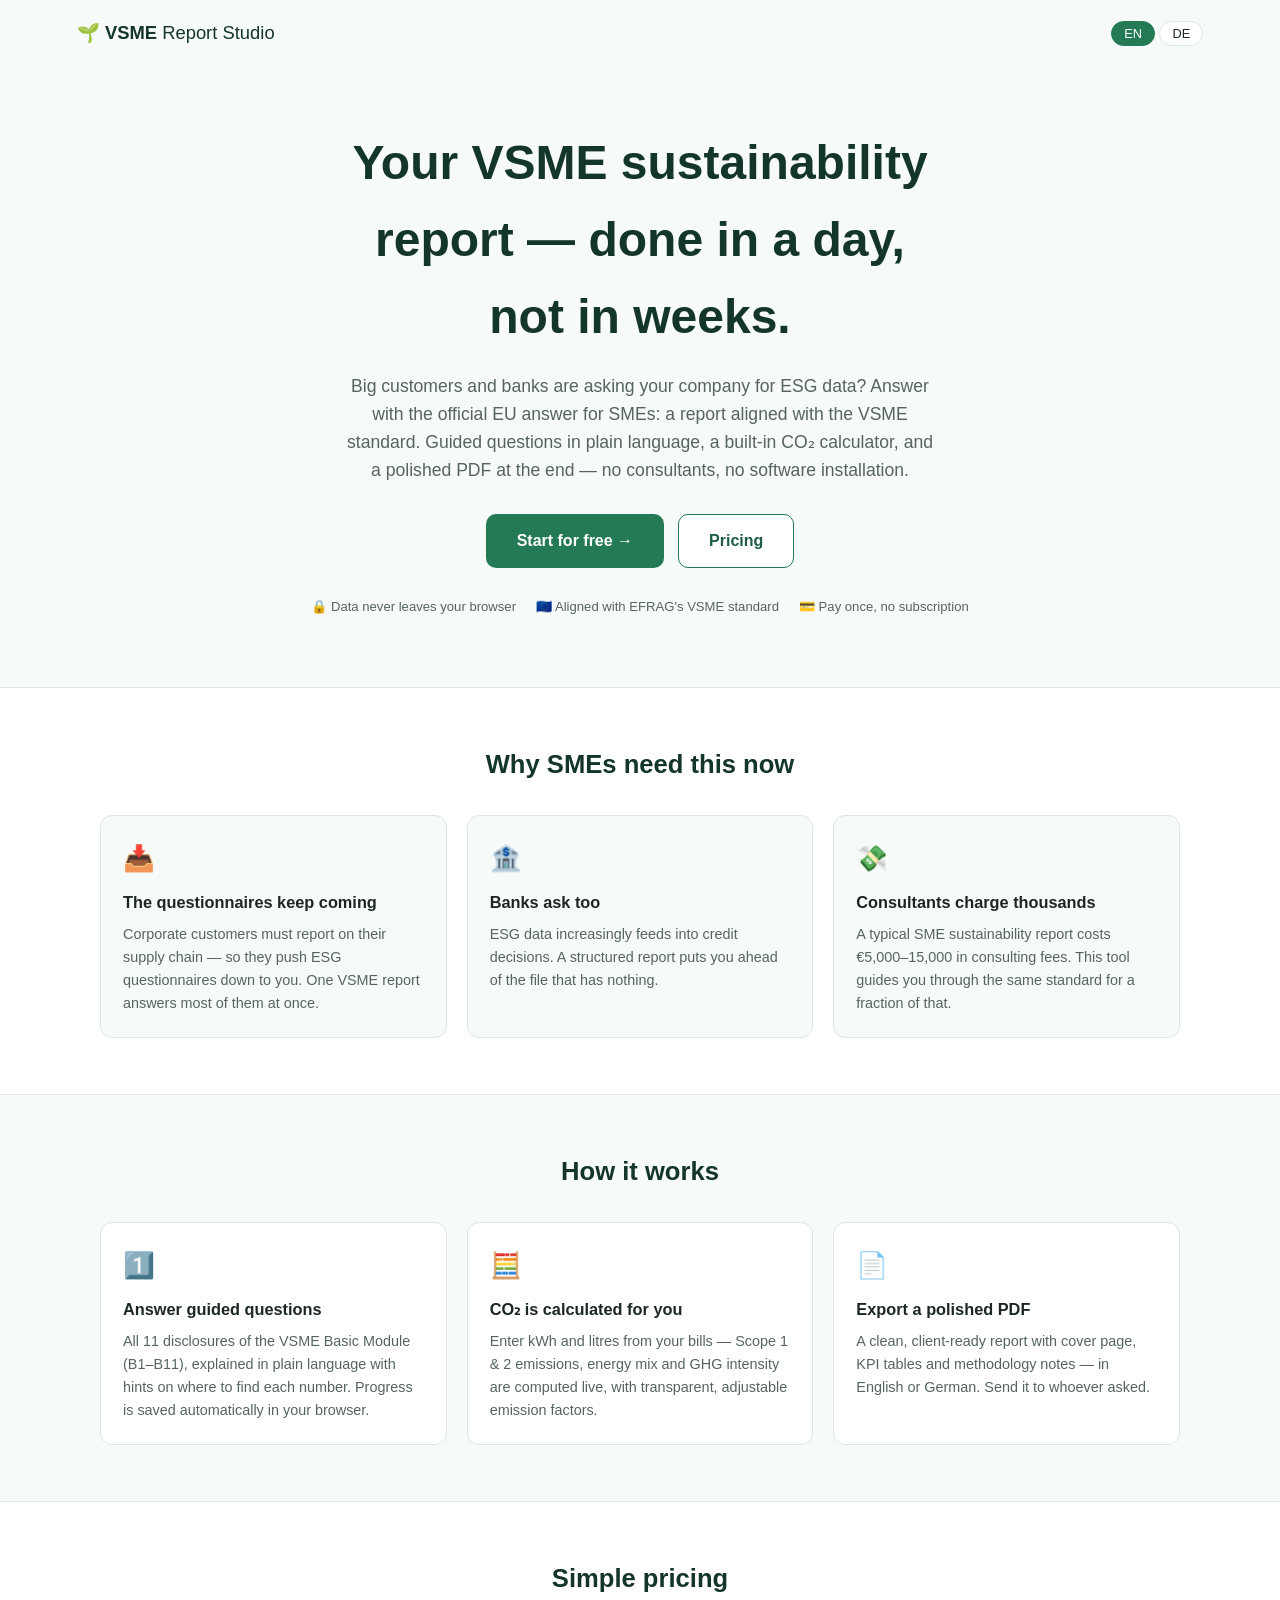
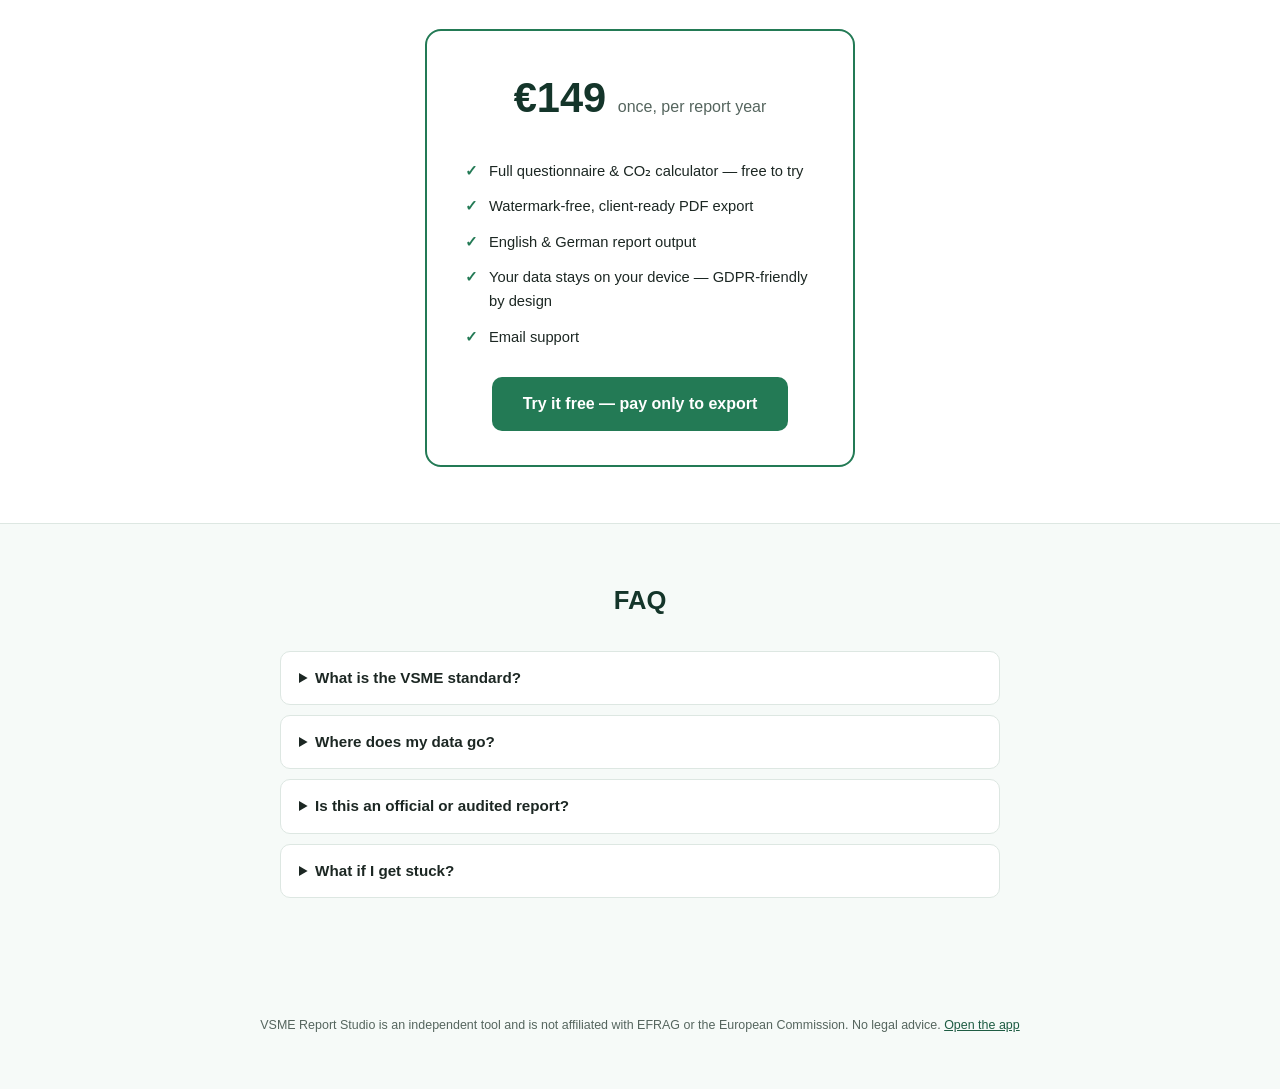
==== repos/carbon-accounting/index.html @ d72d7f52 "Add CarbonLens website CO2 analyser + standalone repo exports repos/website-analyser — CarbonLens, p" ====
<!DOCTYPE html>
<html lang="en">
<head>
  <meta charset="UTF-8">
  <meta name="viewport" content="width=device-width, initial-scale=1.0">
  <title>VSME Report Studio — Your sustainability report, done in a day</title>
  <meta name="description" content="Create a VSME-aligned sustainability report for your SME in your browser. Guided questionnaire, built-in CO₂ calculator, polished PDF. Your data never leaves your device.">
  <link rel="icon" href="data:image/svg+xml,<svg xmlns='http://www.w3.org/2000/svg' viewBox='0 0 100 100'><text y='.9em' font-size='90'>🌱</text></svg>">
  <style>
    :root {
      --green-900: #14352a; --green-700: #1e5c43; --green-600: #237a55;
      --green-100: #e7f4ee; --ink: #1c2723; --ink-soft: #55655e;
      --line: #dde7e2; --bg: #f6faf8;
    }
    * { box-sizing: border-box; }
    body {
      margin: 0; color: var(--ink); background: var(--bg); line-height: 1.6;
      font-family: -apple-system, BlinkMacSystemFont, "Segoe UI", Roboto, "Helvetica Neue", Arial, sans-serif;
    }
    .de { display: none; }
    body.lang-de .de { display: revert; }
    body.lang-de .en { display: none; }

    header.top {
      display: flex; justify-content: space-between; align-items: center;
      padding: 18px clamp(18px, 6vw, 80px);
    }
    .brand { font-size: 1.15rem; color: var(--green-900); text-decoration: none; }
    .lang-switch button {
      padding: 4px 12px; border-radius: 999px; border: 1px solid var(--line);
      background: #fff; cursor: pointer; font-size: 0.8rem; color: var(--ink);
    }
    .lang-switch button.active { background: var(--green-600); border-color: var(--green-600); color: #fff; }

    .hero { text-align: center; padding: 60px clamp(18px, 6vw, 80px) 70px; }
    .hero h1 { font-size: clamp(1.8rem, 4.5vw, 3rem); margin: 0 0 16px; color: var(--green-900); max-width: 22ch; margin-inline: auto; }
    .hero p.sub { font-size: 1.1rem; color: var(--ink-soft); max-width: 60ch; margin: 0 auto 30px; }
    .cta-row { display: flex; gap: 14px; justify-content: center; flex-wrap: wrap; }
    .btn {
      display: inline-block; padding: 13px 30px; border-radius: 10px; font-weight: 600;
      text-decoration: none; font-size: 1rem; border: 1px solid transparent;
    }
    .btn.primary { background: var(--green-600); color: #fff; }
    .btn.primary:hover { background: var(--green-700); }
    .btn.secondary { background: #fff; color: var(--green-700); border-color: var(--green-600); }
    .badge-row { display: flex; gap: 20px; justify-content: center; flex-wrap: wrap; margin-top: 28px; font-size: 0.82rem; color: var(--ink-soft); }

    section.band { padding: 56px clamp(18px, 6vw, 80px); }
    section.band.alt { background: #fff; border-top: 1px solid var(--line); border-bottom: 1px solid var(--line); }
    section h2 { text-align: center; font-size: 1.6rem; color: var(--green-900); margin: 0 0 30px; }
    .cols { display: grid; grid-template-columns: repeat(auto-fit, minmax(240px, 1fr)); gap: 20px; max-width: 1080px; margin: 0 auto; }
    .card { background: #fff; border: 1px solid var(--line); border-radius: 12px; padding: 22px; }
    section.band.alt .card { background: var(--bg); }
    .card h3 { margin: 0 0 8px; font-size: 1.02rem; }
    .card p { margin: 0; font-size: 0.9rem; color: var(--ink-soft); }
    .emoji { font-size: 1.6rem; display: block; margin-bottom: 10px; }

    .pricing-card {
      max-width: 430px; margin: 0 auto; background: #fff; border: 2px solid var(--green-600);
      border-radius: 16px; padding: 34px; text-align: center;
    }
    .price { font-size: 2.6rem; font-weight: 800; color: var(--green-900); }
    .price small { font-size: 1rem; font-weight: 400; color: var(--ink-soft); }
    .pricing-card ul { text-align: left; padding-left: 0; list-style: none; margin: 22px 0; }
    .pricing-card li { padding: 6px 0 6px 28px; position: relative; font-size: 0.92rem; }
    .pricing-card li::before { content: "✓"; position: absolute; left: 4px; color: var(--green-600); font-weight: 700; }

    details { max-width: 720px; margin: 0 auto 10px; background: #fff; border: 1px solid var(--line); border-radius: 10px; padding: 14px 18px; }
    summary { cursor: pointer; font-weight: 600; font-size: 0.95rem; }
    details p { font-size: 0.9rem; color: var(--ink-soft); }

    footer { padding: 40px clamp(18px, 6vw, 80px); font-size: 0.78rem; color: var(--ink-soft); text-align: center; }
    footer a { color: var(--green-700); }
  </style>
</head>
<body>
  <header class="top">
    <a class="brand" href="index.html">🌱 <strong>VSME</strong> Report Studio</a>
    <div class="lang-switch">
      <button type="button" id="lang-en" class="active">EN</button>
      <button type="button" id="lang-de">DE</button>
    </div>
  </header>

  <section class="hero">
    <h1><span class="en">Your VSME sustainability report — done in a day, not in weeks.</span><span class="de">Ihr VSME-Nachhaltigkeitsbericht — an einem Tag statt in Wochen.</span></h1>
    <p class="sub">
      <span class="en">Big customers and banks are asking your company for ESG data? Answer with the official EU answer for SMEs: a report aligned with the VSME standard. Guided questions in plain language, a built-in CO₂ calculator, and a polished PDF at the end — no consultants, no software installation.</span>
      <span class="de">Großkunden und Banken fragen nach ESG-Daten? Antworten Sie mit der offiziellen EU-Lösung für KMU: einem Bericht nach dem VSME-Standard. Verständlich formulierte Fragen, integrierter CO₂-Rechner und am Ende ein professionelles PDF — ohne Berater, ohne Software-Installation.</span>
    </p>
    <div class="cta-row">
      <a class="btn primary" href="app.html"><span class="en">Start for free →</span><span class="de">Kostenlos starten →</span></a>
      <a class="btn secondary" href="#pricing"><span class="en">Pricing</span><span class="de">Preis</span></a>
    </div>
    <div class="badge-row">
      <span>🔒 <span class="en">Data never leaves your browser</span><span class="de">Daten verlassen Ihren Browser nicht</span></span>
      <span>🇪🇺 <span class="en">Aligned with EFRAG's VSME standard</span><span class="de">Ausgerichtet am VSME-Standard der EFRAG</span></span>
      <span>💳 <span class="en">Pay once, no subscription</span><span class="de">Einmal zahlen, kein Abo</span></span>
    </div>
  </section>

  <section class="band alt">
    <h2><span class="en">Why SMEs need this now</span><span class="de">Warum KMU das jetzt brauchen</span></h2>
    <div class="cols">
      <div class="card"><span class="emoji">📥</span>
        <h3><span class="en">The questionnaires keep coming</span><span class="de">Die Fragebögen kommen laufend</span></h3>
        <p><span class="en">Corporate customers must report on their supply chain — so they push ESG questionnaires down to you. One VSME report answers most of them at once.</span><span class="de">Großunternehmen müssen über ihre Lieferkette berichten — und reichen ESG-Fragebögen an Sie weiter. Ein VSME-Bericht beantwortet die meisten davon auf einmal.</span></p>
      </div>
      <div class="card"><span class="emoji">🏦</span>
        <h3><span class="en">Banks ask too</span><span class="de">Auch Banken fragen</span></h3>
        <p><span class="en">ESG data increasingly feeds into credit decisions. A structured report puts you ahead of the file that has nothing.</span><span class="de">ESG-Daten fließen zunehmend in Kreditentscheidungen ein. Ein strukturierter Bericht verschafft Ihnen einen Vorsprung.</span></p>
      </div>
      <div class="card"><span class="emoji">💸</span>
        <h3><span class="en">Consultants charge thousands</span><span class="de">Berater kosten Tausende</span></h3>
        <p><span class="en">A typical SME sustainability report costs €5,000–15,000 in consulting fees. This tool guides you through the same standard for a fraction of that.</span><span class="de">Ein typischer KMU-Nachhaltigkeitsbericht kostet 5.000–15.000 € an Beratungshonoraren. Dieses Tool führt Sie für einen Bruchteil davon durch denselben Standard.</span></p>
      </div>
    </div>
  </section>

  <section class="band">
    <h2><span class="en">How it works</span><span class="de">So funktioniert es</span></h2>
    <div class="cols">
      <div class="card"><span class="emoji">1️⃣</span>
        <h3><span class="en">Answer guided questions</span><span class="de">Geführte Fragen beantworten</span></h3>
        <p><span class="en">All 11 disclosures of the VSME Basic Module (B1–B11), explained in plain language with hints on where to find each number. Progress is saved automatically in your browser.</span><span class="de">Alle 11 Angaben des VSME-Basismoduls (B1–B11), verständlich erklärt, mit Hinweisen, wo Sie jede Zahl finden. Der Fortschritt wird automatisch im Browser gespeichert.</span></p>
      </div>
      <div class="card"><span class="emoji">🧮</span>
        <h3><span class="en">CO₂ is calculated for you</span><span class="de">CO₂ wird für Sie berechnet</span></h3>
        <p><span class="en">Enter kWh and litres from your bills — Scope 1 & 2 emissions, energy mix and GHG intensity are computed live, with transparent, adjustable emission factors.</span><span class="de">Tragen Sie kWh und Liter aus Ihren Rechnungen ein — Scope-1- und Scope-2-Emissionen, Energiemix und THG-Intensität werden live berechnet, mit transparenten, anpassbaren Emissionsfaktoren.</span></p>
      </div>
      <div class="card"><span class="emoji">📄</span>
        <h3><span class="en">Export a polished PDF</span><span class="de">Professionelles PDF exportieren</span></h3>
        <p><span class="en">A clean, client-ready report with cover page, KPI tables and methodology notes — in English or German. Send it to whoever asked.</span><span class="de">Ein sauberer, versandfertiger Bericht mit Deckblatt, KPI-Tabellen und Methodikhinweisen — auf Deutsch oder Englisch. Schicken Sie ihn direkt an den Anfragenden.</span></p>
      </div>
    </div>
  </section>

  <section class="band alt" id="pricing">
    <h2><span class="en">Simple pricing</span><span class="de">Einfacher Preis</span></h2>
    <div class="pricing-card">
      <div class="price">€149 <small><span class="en">once, per report year</span><span class="de">einmalig, pro Berichtsjahr</span></small></div>
      <ul>
        <li><span class="en">Full questionnaire & CO₂ calculator — free to try</span><span class="de">Kompletter Fragebogen & CO₂-Rechner — kostenlos testen</span></li>
        <li><span class="en">Watermark-free, client-ready PDF export</span><span class="de">PDF-Export ohne Wasserzeichen, versandfertig</span></li>
        <li><span class="en">English & German report output</span><span class="de">Bericht auf Deutsch & Englisch</span></li>
        <li><span class="en">Your data stays on your device — GDPR-friendly by design</span><span class="de">Ihre Daten bleiben auf Ihrem Gerät — DSGVO-freundlich by design</span></li>
        <li><span class="en">Email support</span><span class="de">E-Mail-Support</span></li>
      </ul>
      <a class="btn primary" href="app.html"><span class="en">Try it free — pay only to export</span><span class="de">Kostenlos testen — zahlen Sie nur für den Export</span></a>
    </div>
  </section>

  <section class="band">
    <h2>FAQ</h2>
    <details>
      <summary><span class="en">What is the VSME standard?</span><span class="de">Was ist der VSME-Standard?</span></summary>
      <p><span class="en">The "Voluntary standard for non-listed micro-, small- and medium-sized undertakings" published by EFRAG (the EU's sustainability reporting advisor) in December 2024. It is the EU-recommended way for SMEs to answer ESG data requests from large customers and banks in one standardized report.</span><span class="de">Der „freiwillige Standard für nicht börsennotierte Kleinst-, kleine und mittlere Unternehmen", veröffentlicht von der EFRAG (dem Beratungsgremium der EU für Nachhaltigkeitsberichterstattung) im Dezember 2024. Er ist der von der EU empfohlene Weg für KMU, ESG-Datenanfragen von Großkunden und Banken mit einem standardisierten Bericht zu beantworten.</span></p>
    </details>
    <details>
      <summary><span class="en">Where does my data go?</span><span class="de">Wohin gehen meine Daten?</span></summary>
      <p><span class="en">Nowhere. The entire app runs in your browser; your answers are stored only on your device (localStorage) and you can download them as a backup file. There is no account, no upload and no tracking.</span><span class="de">Nirgendwohin. Die gesamte App läuft in Ihrem Browser; Ihre Antworten werden nur auf Ihrem Gerät gespeichert (localStorage), und Sie können sie als Sicherungsdatei herunterladen. Kein Konto, kein Upload, kein Tracking.</span></p>
    </details>
    <details>
      <summary><span class="en">Is this an official or audited report?</span><span class="de">Ist das ein offizieller oder geprüfter Bericht?</span></summary>
      <p><span class="en">The VSME standard is voluntary, and this tool is a preparation aid — not legal advice or an audit. The report clearly states the methodology used, which is exactly what recipients want to see.</span><span class="de">Der VSME-Standard ist freiwillig, und dieses Tool ist eine Erstellungshilfe — keine Rechtsberatung und keine Prüfung. Der Bericht legt die verwendete Methodik offen, genau das erwarten die Empfänger.</span></p>
    </details>
    <details>
      <summary><span class="en">What if I get stuck?</span><span class="de">Was, wenn ich nicht weiterkomme?</span></summary>
      <p><span class="en">Every question has a plain-language hint telling you where to find the number (utility bill, payroll, waste contractor's statement…). Skipped questions simply don't appear in the report — the standard allows that.</span><span class="de">Jede Frage hat einen verständlichen Hinweis, wo Sie die Zahl finden (Energierechnung, Lohnbuchhaltung, Entsorgerabrechnung …). Übersprungene Fragen erscheinen einfach nicht im Bericht — der Standard erlaubt das.</span></p>
    </details>
  </section>

  <footer>
    <p>
      <span class="en">VSME Report Studio is an independent tool and is not affiliated with EFRAG or the European Commission. No legal advice. </span>
      <span class="de">VSME Report Studio ist ein unabhängiges Tool und steht in keiner Verbindung zur EFRAG oder zur Europäischen Kommission. Keine Rechtsberatung. </span>
      <a href="app.html"><span class="en">Open the app</span><span class="de">Zur App</span></a>
    </p>
    <p id="imprint"><!-- TODO before launch: add your Impressum / legal notice and privacy policy here (see SETUP.md, Day 3) --></p>
  </footer>

  <script>
    const setLang = (l) => {
      document.body.classList.toggle('lang-de', l === 'de');
      document.documentElement.lang = l;
      document.getElementById('lang-en').classList.toggle('active', l === 'en');
      document.getElementById('lang-de').classList.toggle('active', l === 'de');
      try { localStorage.setItem('vsme-landing-lang', l); } catch {}
    };
    document.getElementById('lang-en').addEventListener('click', () => setLang('en'));
    document.getElementById('lang-de').addEventListener('click', () => setLang('de'));
    let saved = null;
    try { saved = localStorage.getItem('vsme-landing-lang'); } catch {}
    setLang(saved || ((navigator.language || 'en').startsWith('de') ? 'de' : 'en'));
  </script>
</body>
</html>
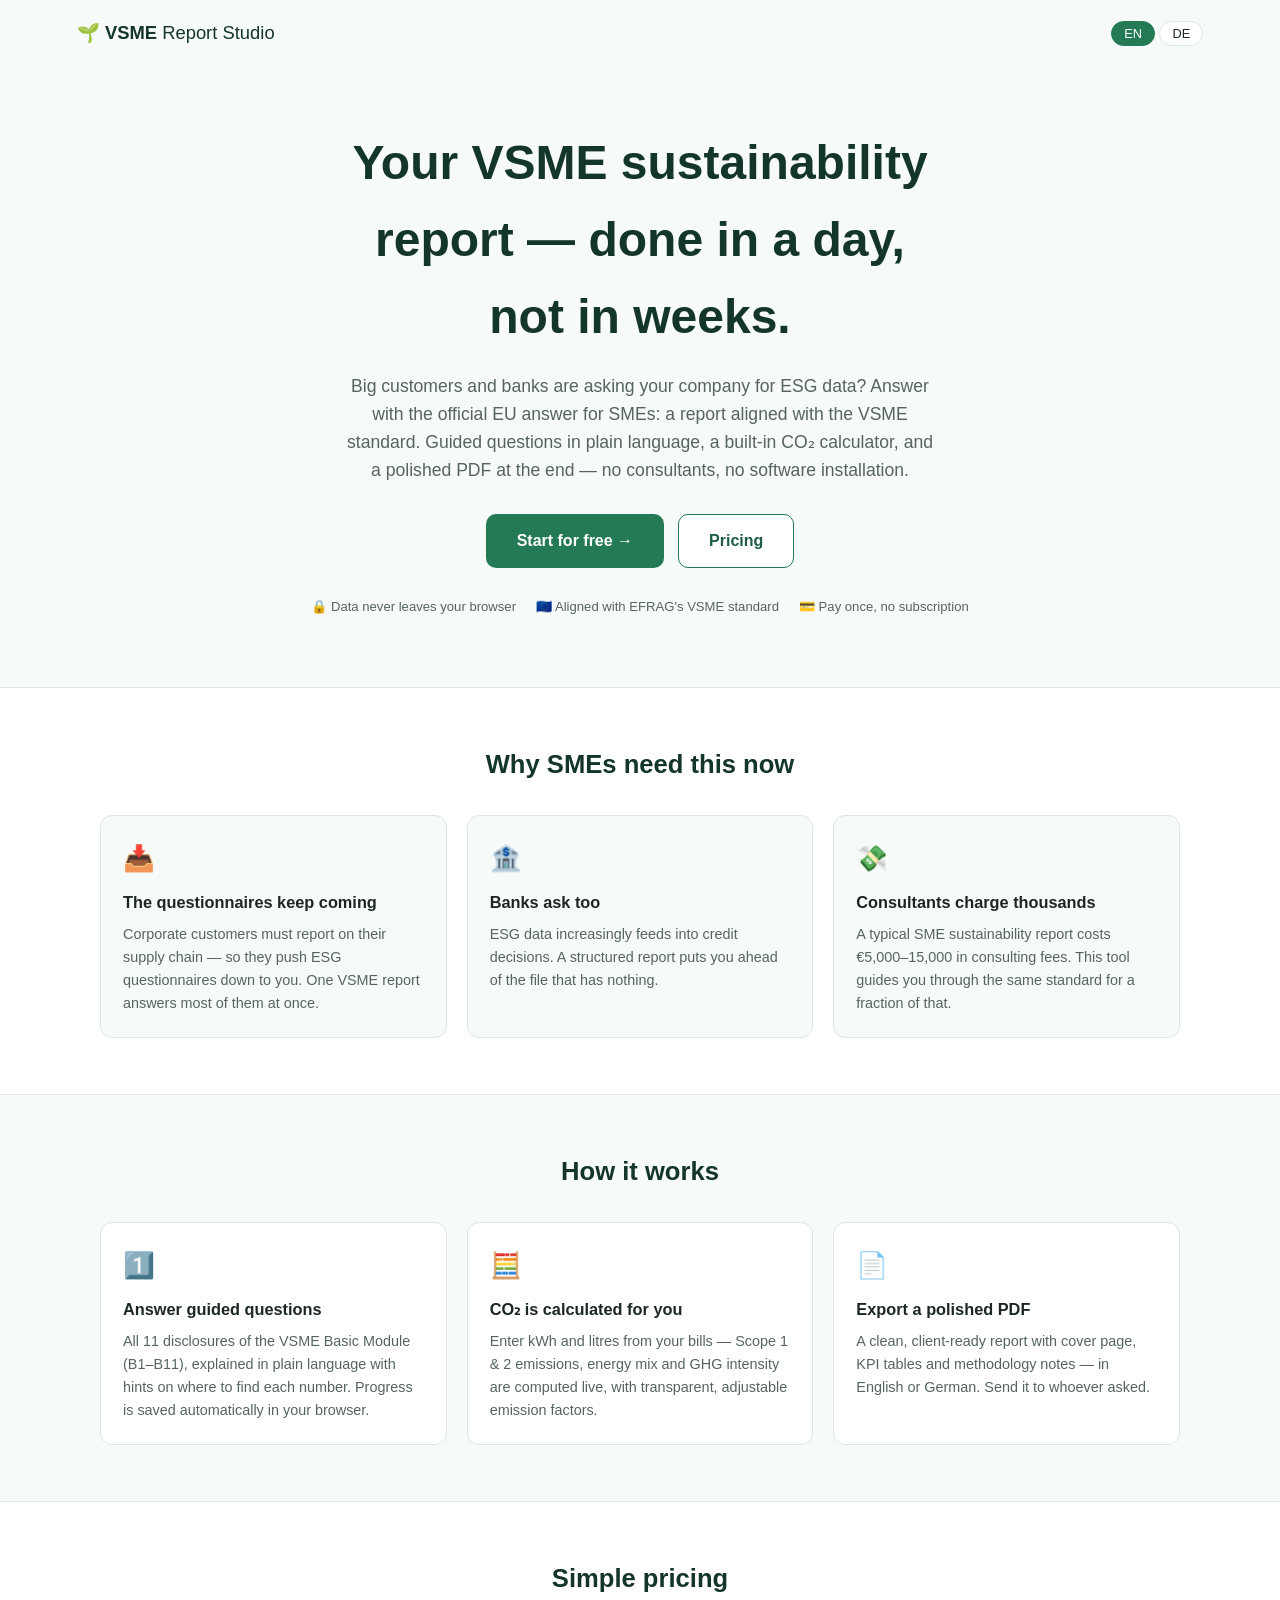
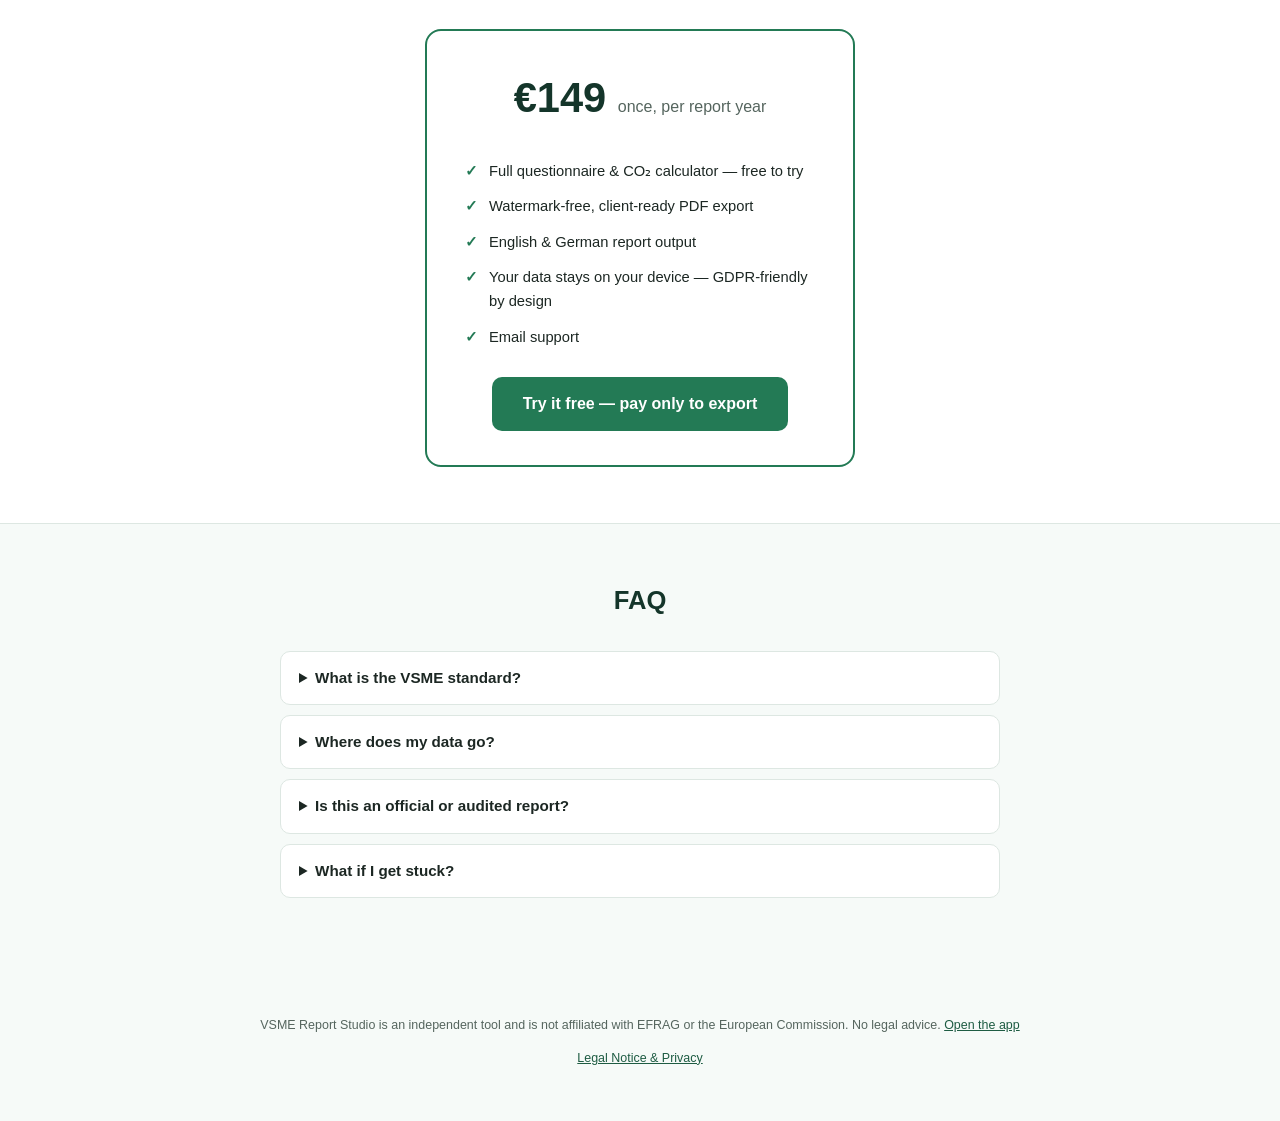
==== commit 67115a64: "Add Swiss legal notice & privacy policy pages (Impressum & Datenschutz) Bilingual EN/DE legal.html f" ====
--- a/repos/carbon-accounting/index.html
+++ b/repos/carbon-accounting/index.html
@@ -176,7 +176,7 @@
       <span class="de">VSME Report Studio ist ein unabhängiges Tool und steht in keiner Verbindung zur EFRAG oder zur Europäischen Kommission. Keine Rechtsberatung. </span>
       <a href="app.html"><span class="en">Open the app</span><span class="de">Zur App</span></a>
     </p>
-    <p id="imprint"><!-- TODO before launch: add your Impressum / legal notice and privacy policy here (see SETUP.md, Day 3) --></p>
+    <p id="imprint"><a href="legal.html"><span class="en">Legal Notice &amp; Privacy</span><span class="de">Impressum &amp; Datenschutz</span></a></p>
   </footer>
 
   <script>
